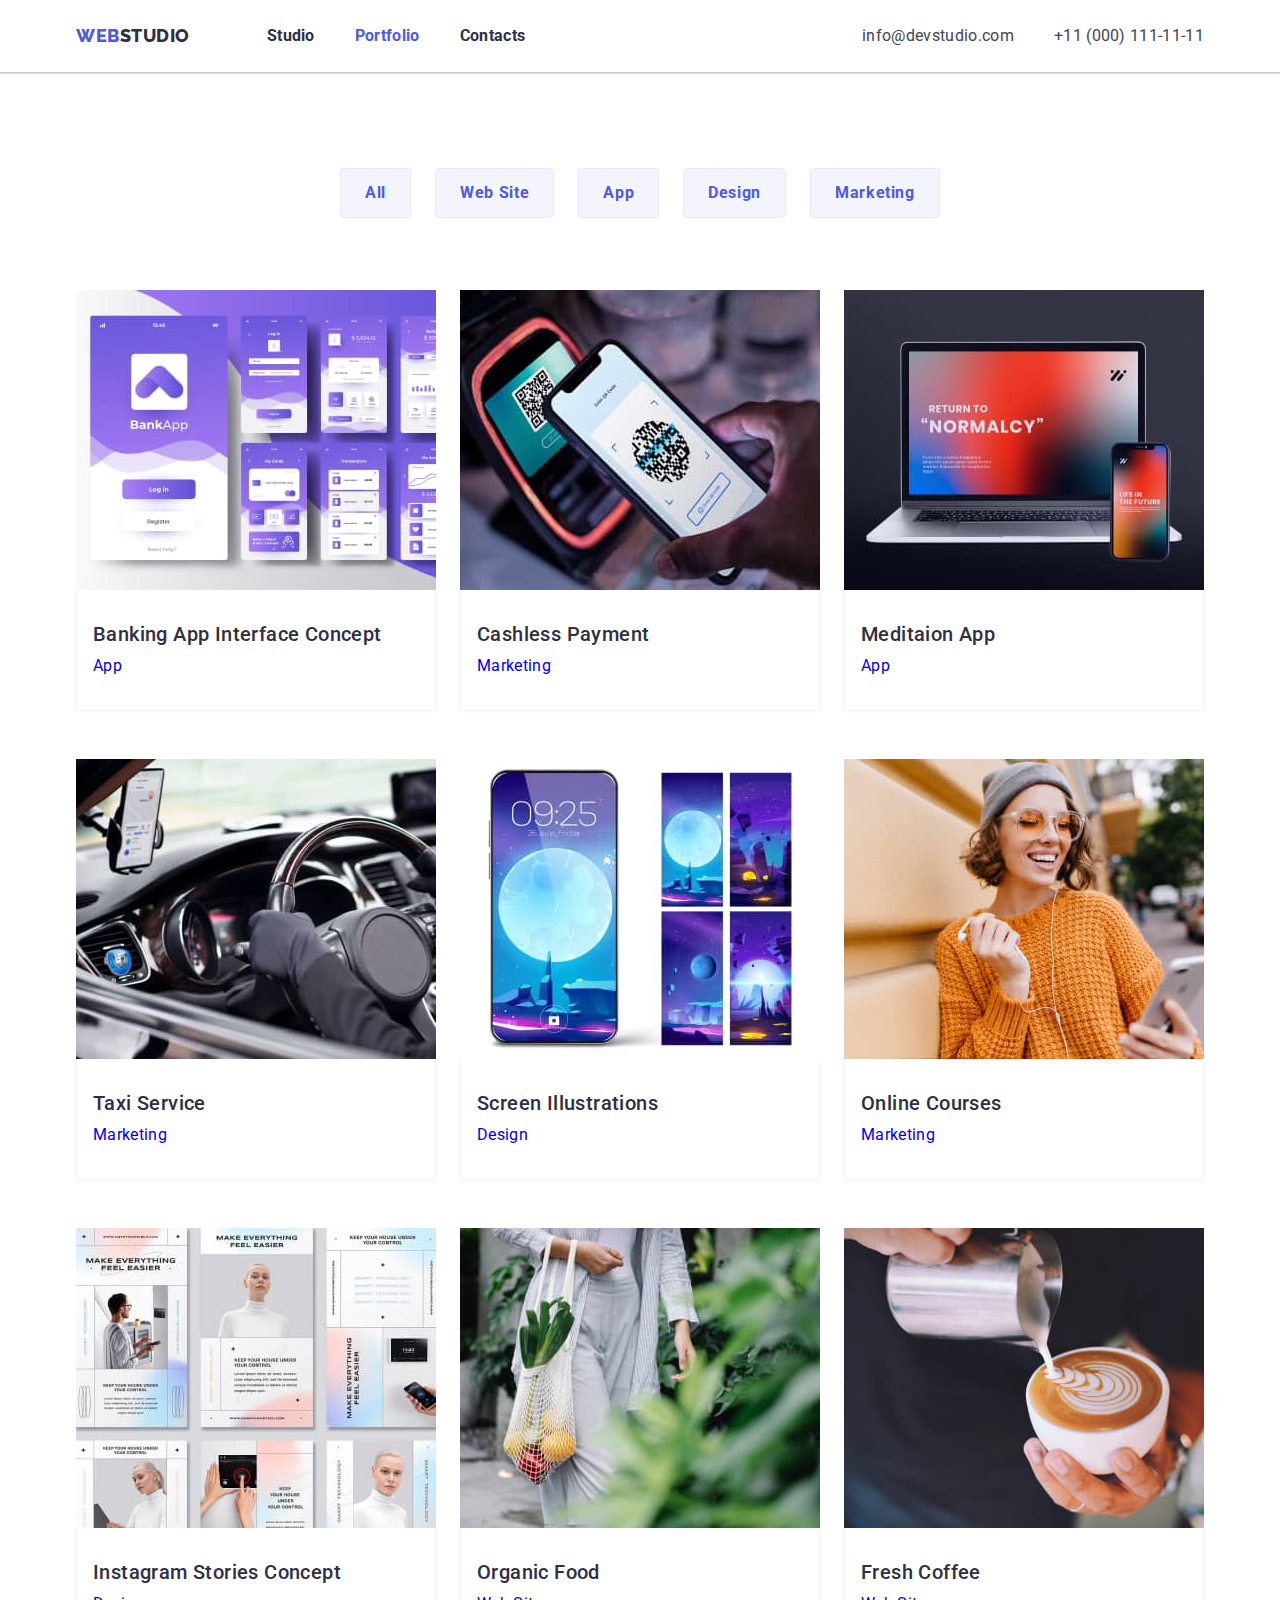
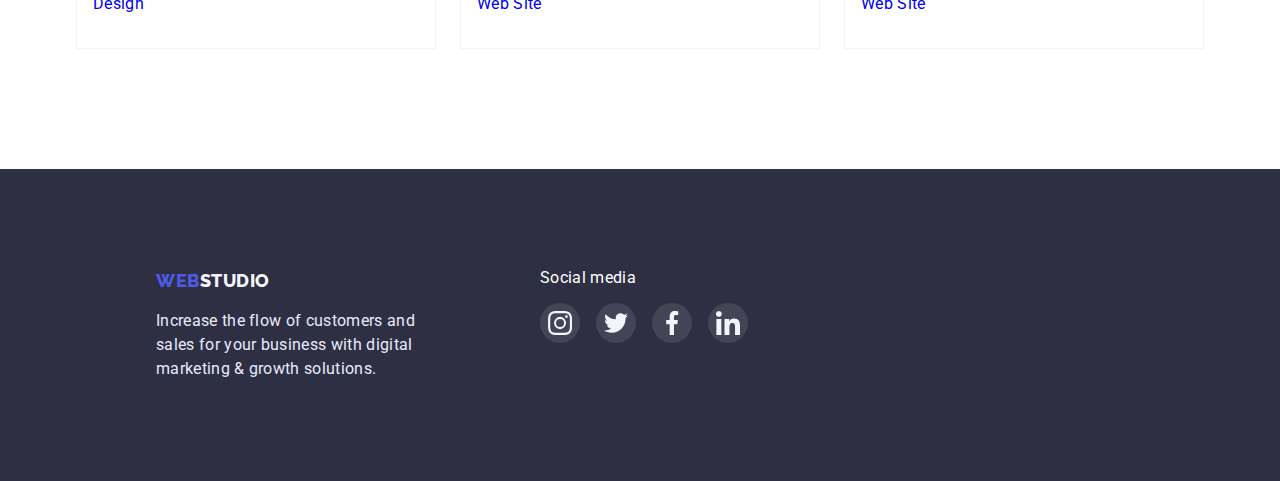
==== portfolio.html @ 892fb68a "copy hw4" ====
<!DOCTYPE html>
<html lang="en">
	<head>
		<meta charset="UTF-8" />
		<meta http-equiv="X-UA-Compatible" content="IE=edge" />
		<meta name="viewport" content="width=device-width, initial-scale=1.0" />
		<link rel="preconnect" href="https://fonts.googleapis.com" />
		<link rel="preconnect" href="https://fonts.gstatic.com" crossorigin />
		<link
			href="https://fonts.googleapis.com/css2?family=Raleway:wght@700;800&family=Roboto:wght@400;500;700;900&display=swap"
			rel="stylesheet"
		/>
		<link rel="stylesheet" href="https://cdnjs.cloudflare.com/ajax/libs/modern-normalize/1.1.0/modern-normalize.css" />
		<link rel="stylesheet" href="./css/style.css" />
		<title>studio</title>
	</head>

	<body>
		<header class="header">
			<!-- navigation -->

			<div class="conteiner">
				<a class="logo link" href="./index.html"><span class="prymary-brand">Web</span>Studio</a>

				<nav class="main-nav">
					<ul class="site-nav list">
						<li class="nav-list">
							<a class="nav-link link" href="./index.html">Studio</a>
						</li>

						<li class="nav-list">
							<a class="nav-link link current" href="./portfolio.html">Portfolio</a>
						</li>

						<li class="nav-list link">
							<a class="nav-link link" href="#">Contacts</a>
						</li>
					</ul>
				</nav>

				<!-- contacts  -->

				<ul class="contacts list">
					<li class="contacts-list">
						<a class="contacts-link link" href="mailto:info@devstudio.com">info@devstudio.com</a>
					</li>

					<li class="contacts-list">
						<a class="contacts-link link" href="tel:+110001111111">+11 (000) 111-11-11</a>
					</li>
				</ul>
			</div>
		</header>

		<main>
			<!-- portfolio filter section -->

			<section class="section portfolio">
				<div class="conteiner">
					<h1 class="visually-hidden">our Services</h1>
					<h2 class="visually-hidden">filter</h2>
					<ul class="filter-nav list">
						<li class="filter-nav-btn">
							<button class="butoon-filter" type="button">All</button>
						</li>

						<li class="filter-nav-btn">
							<button class="butoon-filter" type="button">Web Site</button>
						</li>

						<li class="filter-nav-btn">
							<button class="butoon-filter" type="button">App</button>
						</li>

						<li class="filter-nav-btn">
							<button class="butoon-filter" type="button">Design</button>
						</li>

						<li class="filter-nav-btn">
							<button class="butoon-filter" type="button">Marketing</button>
						</li>
					</ul>

					<!-- portfolio-list -->
					<div class="card-list">
						<h2 class="visually-hidden">list of services</h2>
						<ul class="portfolio-list list">
							<li class="item">
								<a class="link" href="#"
									><img
										src="./images/portfolio/banking_app.jpg"
										alt="screenshots of the banking application"
										width="360"
										height="300"
									/>
									<div class="list-content">
										<h3 class="portfolio-title title">Banking App Interface Concept</h3>
										<p class="text">App</p>
									</div>
								</a>
							</li>

							<li class="item">
								<a class="link" href="#"
									><img
										src="./images/portfolio/cashless_payment.jpg"
										alt="cell phone by the terminal pay"
										width="360"
										height="300"
									/>
									<div class="list-content">
										<h3 class="portfolio-title title">Cashless Payment</h3>
										<p class="text">Marketing</p>
									</div>
								</a>
							</li>

							<li class="item">
								<a class="link" href="#">
									<img src="./images/portfolio/meditaion_app.jpg" alt="laptop and phone" width="360" height="300" />
									<div class="list-content">
										<h3 class="portfolio-title title">Meditaion App</h3>
										<p class="text">App</p>
									</div>
								</a>
							</li>

							<li class="item">
								<a class="link" href="#"
									><img src="./images/portfolio/taxi_service.jpg" alt="car interior" width="360" height="300" />
									<div class="list-content">
										<h3 class="portfolio-title title">Taxi Service</h3>
										<p class="text">Marketing</p>
									</div>
								</a>
							</li>

							<li class="item">
								<a class="link" href="#"
									><img src="./images/portfolio/screen_illustrations.jpg" alt="phone screen" width="360" height="300" />
									<div class="list-content">
										<h3 class="portfolio-title title">Screen Illustrations</h3>
										<p class="text">Design</p>
									</div>
								</a>
							</li>

							<li class="item">
								<a class="link" href="#"
									><img
										src="./images/portfolio/online_courses.jpg"
										alt="girl with headphones"
										width="360"
										height="300"
									/>
									<div class="list-content">
										<h3 class="portfolio-title title">Online Courses</h3>
										<p class="text">Marketing</p>
									</div>
								</a>
							</li>

							<li class="item">
								<a class="link" href="#"
									><img
										src="./images/portfolio/instagram_stories.jpg"
										alt="stories_instagram"
										width="360"
										height="300"
									/>
									<div class="list-content">
										<h3 class="portfolio-title title">Instagram Stories Concept</h3>
										<p class="text">Design</p>
									</div>
								</a>
							</li>

							<li class="item">
								<a class="link" href="#"
									><img
										src="./images/portfolio/organik_food.jpg"
										alt="vegetables in the bag"
										width="360"
										height="300"
									/>
									<div class="list-content">
										<h3 class="portfolio-title title">Organic Food</h3>
										<p class="text">Web Site</p>
									</div>
								</a>
							</li>

							<li class="item">
								<a class="link" href="#"
									><img src="./images/portfolio/coffee.jpg" alt="cup of coffee" width="360" height="300" />
									<div class="list-content">
										<h3 class="portfolio-title title">Fresh Coffee</h3>
										<p class="text">Web Site</p>
									</div>
								</a>
							</li>
						</ul>
					</div>
				</div>
			</section>
		</main>

		<footer class="footer">
			<div class="conteiner">
				<!-- ===== summary ===== -->

				<div class="footer-summary">
					<a class="logo link" href="./index.html"><span class="prymary-brand">Web</span>Studio</a>
					<p class="text">
						Increase the flow of customers and sales for your business with digital marketing & growth solutions.
					</p>
				</div>

				<!-- ===== social===== -->

				<div class="footer-social">
					<p class="footer-social-media">Social media</p>
					<ul class="footer-social-list list">
						<li class="footer-social-item">
							<a href="" class="link">
								<svg class="footer-list-icon" width="24" height="24">
									<use href="./images/icon.svg#icon-instagram"></use>
								</svg>
							</a>
						</li>
						<li class="footer-social-item">
							<a href="" class="link">
								<svg class="footer-list-icon" width="24" height="24">
									<use href="./images/icon.svg#icon-twitter"></use>
								</svg>
							</a>
						</li>
						<li class="footer-social-item">
							<a href="" class="link">
								<svg class="footer-list-icon" width="24" height="24">
									<use href="./images/icon.svg#icon-facebook"></use>
								</svg>
							</a>
						</li>
						<li class="footer-social-item">
							<a href="" class="link">
								<svg class="footer-list-icon" width="24" height="24">
									<use href="./images/icon.svg#icon-linkedin"></use>
								</svg>
							</a>
						</li>
					</ul>
				</div>
			</div>
		</footer>
	</body>
</html>
---- css/style.css ----
*,
*::before,
*::after {
	box-sizing: border-box;
}

h1,
h2,
h3,
h4,
h5,
h6,
p,
ul {
	margin: 0;
	padding: 0;
}

:root {
	--Focused-link-color: #4d5ae5;
	--button-active-color: #404bbf;
	--Headings-color: #2e2f42;
	--Success-messages-color: #31d0aa;
	--Body-text-color: #434455;
	--Helper-text-color: #8e8f99;
	--Subtle-backgrounds-color: #e7e9fc;
	--backgrounds-Light-color: #f4f4fd;
	--bg-white-color: #ffffff;
	--card-set-gap: 24px;
}

/* ============== param ============ */

body {
	background-color: var(--bg-white-color);
	color: var(--Body-text-color);
	font-family: Roboto, Verdana, Geneva, Tahoma, sans-serif;
	font-size: 16px;
	margin: 0;
	padding: 0;
}

img {
	display: block;
	width: 100%;
	height: auto;
}

.text {
	line-height: 1.5;
	letter-spacing: 0.02em;
}

.list {
	list-style: none;
	display: flex;
}

.link {
	text-decoration: none;
}

.title {
	color: var(--Headings-color);
	font-weight: 500;
	letter-spacing: 0.02em;
}

.conteiner {
	display: flex;
	flex-wrap: wrap;
	justify-content: space-between;
	align-items: center;
	width: 1158px;
	padding: 0 15px 0 15px;
	margin: 0 auto;
	padding: 0 15px;
}

.visually-hidden {
	position: fixed;
	transform: scale(0);
}

.logo {
	font-family: Raleway, sans-serif;
	font-weight: 800;
	font-size: 18px;
	line-height: 1.33;
	letter-spacing: 0.03em;
	text-transform: uppercase;
}

/* ==================== header ==================== */

.header {
	box-shadow: 0px 2px 1px rgba(46, 47, 66, 0.08), 0px 1px 1px rgba(46, 47, 66, 0.16), 0px 1px 6px rgba(46, 47, 66, 0.08);
}

.conteiner>.logo {
	color: var(--Headings-color);
	margin-right: 77px;
	padding: 24px 0;
}

.prymary-brand {
	color: var(--Focused-link-color);
}

.main-nav {
	margin-right: auto;
}

.site-nav .nav-list:not(:last-child) {
	margin-right: 40px;
}

.nav-link {
	color: var(--Headings-color);
	font-weight: 700;
	padding: 24px 0;
	line-height: 1.5;
	letter-spacing: 0.02em;
}

.nav-link:hover,
.nav-link:focus {
	color: var(--Body-text-color);
}

.nav-link:active {
	color: var(--Focused-link-color);
}

.current {
	color: var(--Focused-link-color);
}

/* ===== contacts=====  */

.contacts-list {
	padding: 24px 0;
	line-height: 1.5;
	letter-spacing: 0.02em;
}

.contacts-list:first-child {
	margin-right: 40px;
}

.contacts-link {
	color: var(--Body-text-color);
	padding: 24px 0;
}

.contacts-link:hover,
.contacts-link:focus {
	color: var(--Focused-link-color);
}

.contacts-link:active {
	color: var(--Focused-link-color);
}

/*=========================== hero ===================== */

.hero {
	padding: 192px 0;
	margin: 0 auto;
	background-repeat: no-repeat;
	background-position: center;
	background-color: var(--Headings-color);
}

.overlay {
	max-width: 1440px;
	height: 603px;
	margin: 0 auto;
	background-image: linear-gradient(rgba(46, 47, 66, 0.7), rgba(46, 47, 66, 0.7)),
		url(../images/bg_img/people_office.jpg);
	background-repeat: no-repeat;
	background-size: contain;
	background-position: center;
}

.hero .title {
	text-align: center;
	color: var(--bg-white-color);
	font-size: 56px;
	line-height: 1.07;
	margin: 0 auto;
	width: 496px;
	margin-bottom: 48px;
}

.button-order {
	display: block;
	background-color: var(--Focused-link-color);
	color: var(--bg-white-color);
	font-family: inherit;
	font-weight: 500;
	line-height: 1.19;
	letter-spacing: 0.04em;
	margin: 0 auto;
	cursor: pointer;
	border-style: none;
	border-radius: 4px;
	box-shadow: 0px 4px 4px rgba(0, 0, 0, 0.15);
	padding: 16px 32px;

}

.button-order:hover,
.button-order:focus {
	background-color: var(--Focused-link-color);
	box-shadow: 0px 1px 6px rgba(46, 47, 66, 0.08), 0px 1px 1px rgba(46, 47, 66, 0.16), 0px 2px 1px rgba(46, 47, 66, 0.08);
}

.button-order:active {
	background-color: var(--button-active-color);
	box-shadow: 0px 4px 4px rgba(0, 0, 0, 0.15);
}

/* ===== section-feature ===== */

.list-title {
	font-weight: 600;
	font-size: 20px;
	line-height: 1.2;
	margin-bottom: 8px;
}

.section-feature {
	padding: 120px 0 120px 0;
}

.feature-list .item {
	width: 264px;
}

.feature-list .item:not(:last-child) {
	margin-right: var(--card-set-gap);
}

.future-icon {
	display: flex;
	background-color: var(--backgrounds-Light-color);
	height: 112px;
	border-radius: 4px;
	justify-content: center;
	align-items: center;
	margin-bottom: 8px;
}


/* ===== section specialization ===== */

.section.specialization {
	padding-bottom: 120px;
}

.specialization-title {
	margin: 0 auto;
	font-size: 36px;
	line-height: 1.11;
	text-transform: capitalize;
	margin-bottom: 72px;
}

.specialization-list {
	flex-basis: calc(100 / 3 - 48);
}

.specialization-list>.item:not(:last-child) {
	margin-right: var(--card-set-gap);
}

/* ===== section our team ===== */

.section.team {
	background-color: var(--backgrounds-Light-color);
	padding-top: 120px;
	padding-bottom: 120px;
}

.team-title {
	font-size: 36px;
	line-height: 1.11;
	text-transform: capitalize;

	margin: 0 auto;
	margin-bottom: 72px;
}

.team-list {
	flex-basis: calc(100 / 4 - 72);
}

.team-list>.card {
	background-color: var(--bg-white-color);
	text-align: center;
	box-shadow: 0px 1px 6px rgba(46, 47, 66, 0.08), 0px 1px 1px rgba(46, 47, 66, 0.16), 0px 2px 1px rgba(46, 47, 66, 0.08);
	border-radius: 0px 0px 4px 4px;
}

.team-list>.card:not(:last-child) {
	margin-right: var(--card-set-gap);
}

.card-content {
	padding: 32px 16px 36px;
}

.card-title {
	font-size: 20px;
	line-height: 1.2;
	margin-bottom: 8px;
}

.card-content .text {
	font-weight: 600;
	margin-bottom: 12px;
}

.social-list-item:not(:last-child) {
	margin-right: var(--card-set-gap);
}

.social-list-item {
	display: flex;
	display: block;
}

.social-list-item .link {
	display: flex;
	background-color: var(--Focused-link-color);
	border-radius: 50%;
	width: 40px;
	height: 40px;
	justify-content: center;
	align-items: center;
}

.social-list-item .link:hover,
.social-list-item .link:focus {
	background: var(--Success-messages-color);
}

/* ===== Customers ====== */

.section-customers {
	padding: 120px 0;
}

.customers-title {
	font-weight: 700;
	font-size: 36px;
	line-height: 1.17;
	letter-spacing: 0.03em;
	margin: 0 auto;
	margin-bottom: 72px;
}

.customers-item {
	width: 168px;
	height: 88px;
}

.customers-item .link {
	display: flex;
	justify-content: center;
	align-items: center;
	color: var(--Helper-text-color);
	border: 1px solid var(--Helper-text-color);
	border-radius: 4px;
	width: 100%;
	height: 100%;
}

.customers-item :hover,
.customers-item :focus {
	color: var(--Focused-link-color);
	border-color: var(--Focused-link-color);
}

.customers-item:not(:last-child) {
	margin-right: 24px;
}

.customers-logo {
	fill: currentColor;
}

/* ================ footer ============= */

.footer {
	background-color: var(--Headings-color);
	padding: 100px 0;
	min-width: 1440px;
}

.footer .conteiner {
	align-items: flex-start;
	justify-content: flex-start;
}

.footer-summary {
	color: var(--Subtle-backgrounds-color);
	width: 264px;
	margin-right: 120px;
}

.footer .logo {
	color: var(--backgrounds-Light-color);
	display: block;
	margin-bottom: 16px;
}

.footer-social {
	display: flex;
	flex-direction: column;
	width: 208px;
}

.footer-social-media {
	color: var(--bg-white-color);
	letter-spacing: 0.02em;
	margin-bottom: 16px;
}

.footer-social-item:not(:last-child) {
	margin-right: 16px;
}

.footer-social-item .link {
	display: flex;
	background: rgba(255, 255, 255, 0.1);
	width: 40px;
	height: 40px;
	border-radius: 50%;
	justify-content: center;
	align-items: center;
}

.footer-social-item .link:hover,
.footer-social-item .link:focus {
	background: var(--Success-messages-color);
}

/* =================== portfolio ==================== */

.section.portfolio {
	padding-top: 96px;
	padding-bottom: 120px;
}

/* ===== portfolio filter ===== */

.filter-nav {
	justify-content: center;
	margin: auto;
	margin-bottom: 72px;
}

.filter-nav .filter-nav-btn:not(:last-child) {
	margin-right: var(--card-set-gap);
}

.butoon-filter {
	background-color: var(--backgrounds-Light-color);
	color: var(--Focused-link-color);
	font-family: inherit;
	font-weight: 700;
	line-height: 1.5;
	letter-spacing: 0.04em;

	border: 1px solid var(--Subtle-backgrounds-color);
	border-radius: 4px;
	cursor: pointer;

	padding: 12px 24px;
}

.butoon-filter:hover,
.butoon-filter:focus {
	background-color: var(--Focused-link-color);
	color: var(--bg-white-color);
	box-shadow: 0px 3px 1px rgba(0, 0, 0, 0.1), 0px 2px 1px rgba(0, 0, 0, 0.08), 0px 2px 2px rgba(0, 0, 0, 0.12);
}

.butoon-filter:active {
	background-color: var(--Focused-link-color);
	color: var(--bg-white-color);
	box-shadow: 0px 3px 1px rgba(0, 0, 0, 0.1), 0px 2px 1px rgba(0, 0, 0, 0.08), 0px 2px 2px rgba(0, 0, 0, 0.12);
}

/* ===== portfolio list ===== */

.portfolio-list {
	flex-basis: calc(100 / 3 - 48);
	flex-wrap: wrap;
}

.portfolio-list>.item:not(:nth-last-child(-n + 3)) {
	margin-bottom: calc(2 * var(--card-set-gap));
}

.portfolio-list>.item:not(:nth-child(3n)) {
	margin-right: var(--card-set-gap);
}

.list-content {
	padding: 32px 16px;
	border: 0.5px solid var(--backgrounds-Light-color);
	border-top: none;
}

.portfolio-title {
	font-size: 20px;
	line-height: 1.2;
	margin-bottom: 8px;
}

.portfolio-list .item:hover,
.portfolio-list .item:focus {
	box-shadow: 0px 1px 6px rgba(46, 47, 66, 0.08);
}
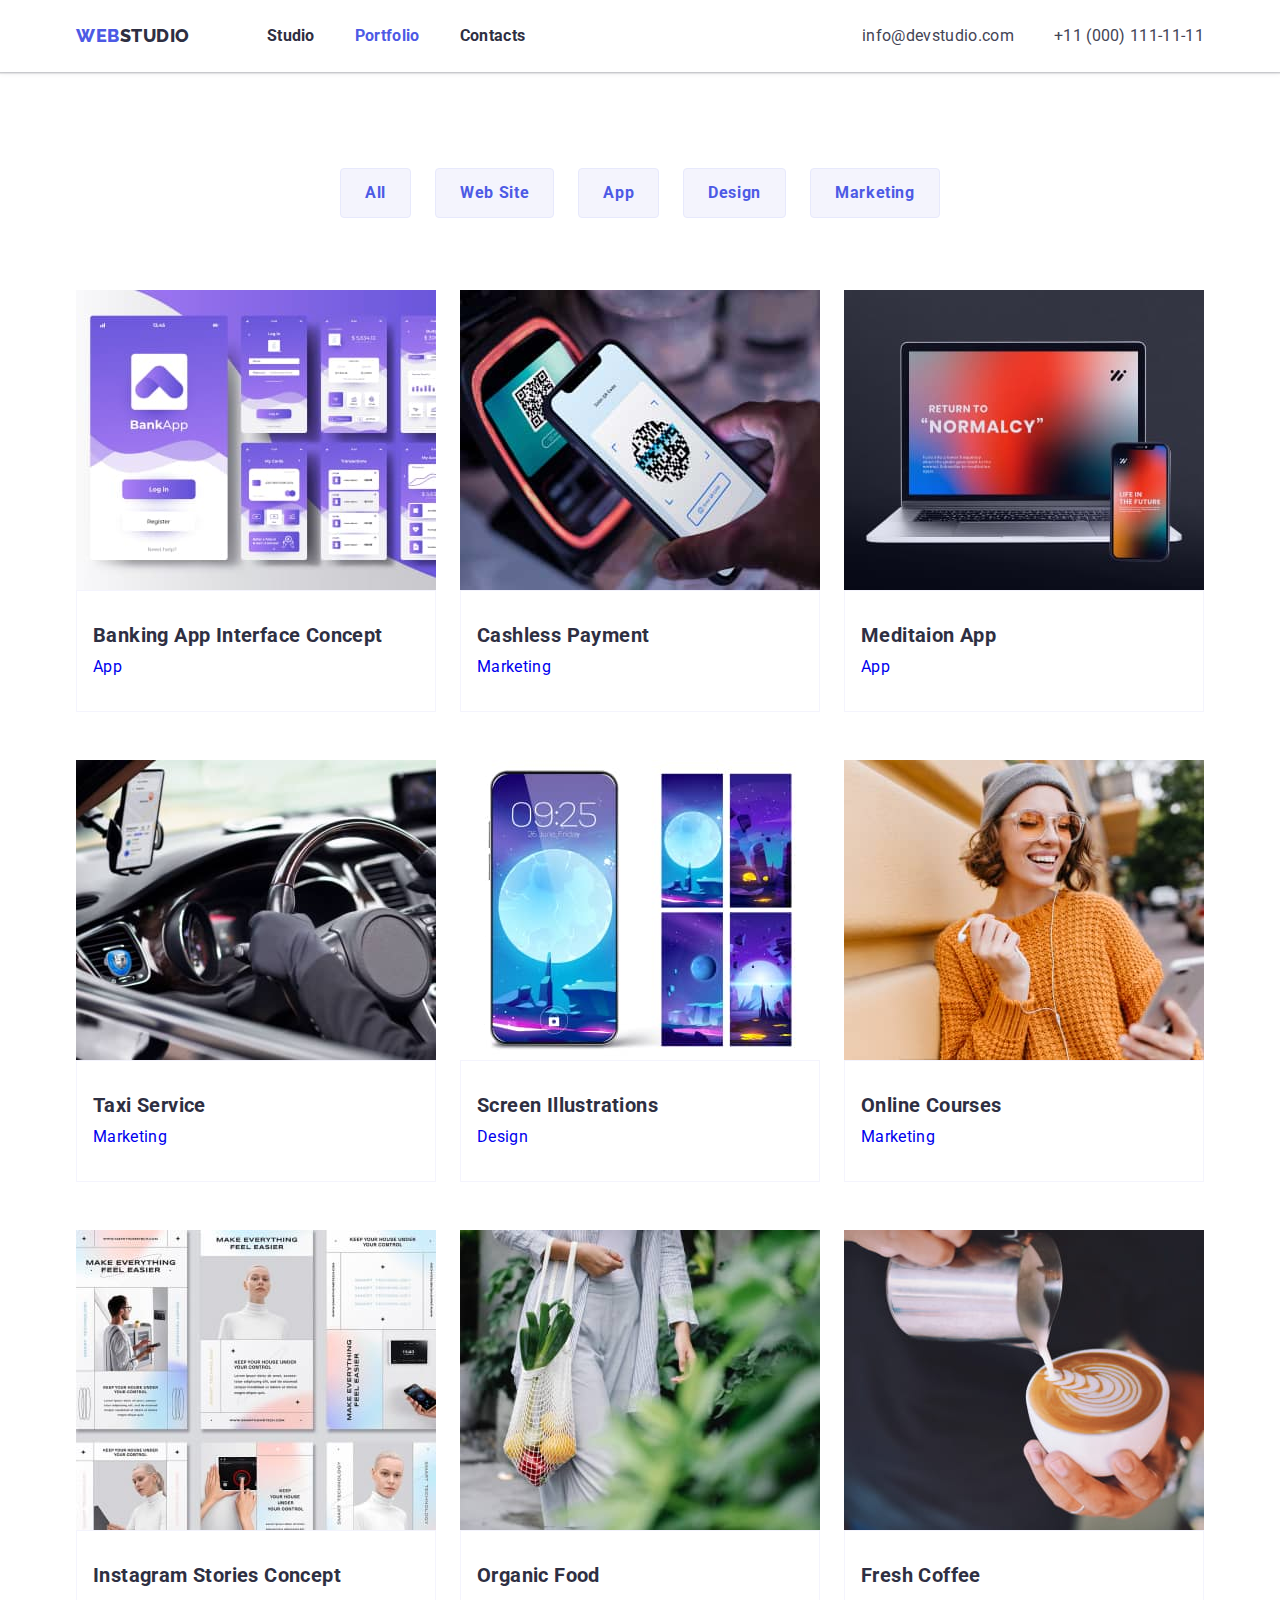
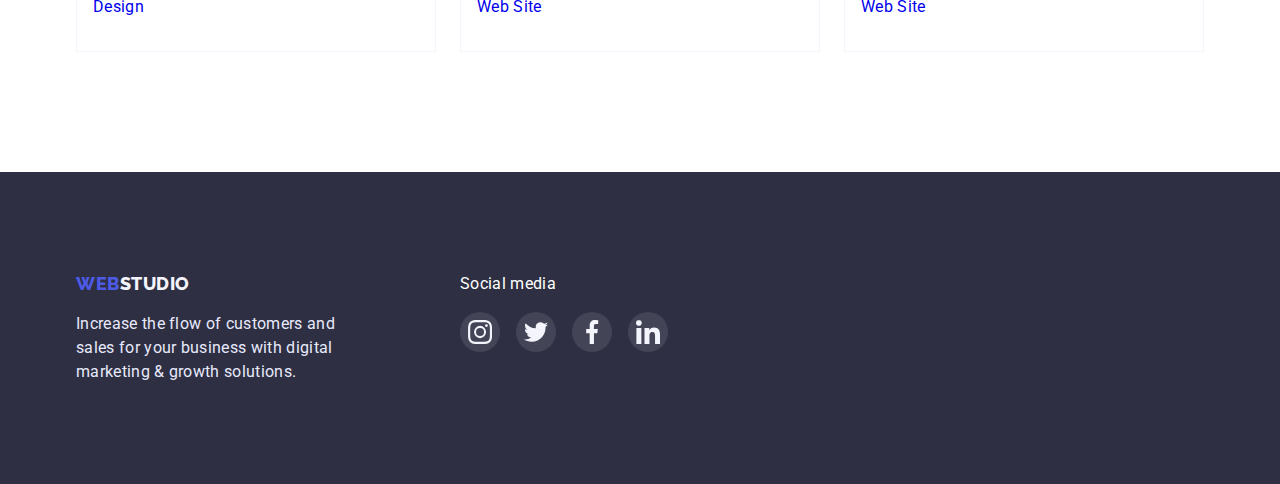
==== commit 4569a186: "fix - flex" ====
--- a/portfolio.html
+++ b/portfolio.html
@@ -22,21 +22,19 @@
 			<div class="conteiner">
 				<a class="logo link" href="./index.html"><span class="prymary-brand">Web</span>Studio</a>
 
-				<nav class="main-nav">
-					<ul class="site-nav list">
-						<li class="nav-list">
-							<a class="nav-link link" href="./index.html">Studio</a>
-						</li>
-
-						<li class="nav-list">
-							<a class="nav-link link current" href="./portfolio.html">Portfolio</a>
-						</li>
-
-						<li class="nav-list link">
-							<a class="nav-link link" href="#">Contacts</a>
-						</li>
-					</ul>
-				</nav>
+				<ul class="site-nav list">
+					<li class="nav-list">
+						<a class="nav-link link" href="./index.html">Studio</a>
+					</li>
+
+					<li class="nav-list">
+						<a class="nav-link link current" href="./portfolio.html">Portfolio</a>
+					</li>
+
+					<li class="nav-list link">
+						<a class="nav-link link" href="#">Contacts</a>
+					</li>
+				</ul>
 
 				<!-- contacts  -->
 
@@ -205,6 +203,7 @@
 			</section>
 		</main>
 
+		<!-- ============ footer ============ -->
 		<footer class="footer">
 			<div class="conteiner">
 				<!-- ===== summary ===== -->
@@ -219,31 +218,31 @@
 				<!-- ===== social===== -->
 
 				<div class="footer-social">
-					<p class="footer-social-media">Social media</p>
+					<p class="footer-social-media text">Social media</p>
 					<ul class="footer-social-list list">
 						<li class="footer-social-item">
-							<a href="" class="link">
+							<a href="#" class="link">
 								<svg class="footer-list-icon" width="24" height="24">
 									<use href="./images/icon.svg#icon-instagram"></use>
 								</svg>
 							</a>
 						</li>
 						<li class="footer-social-item">
-							<a href="" class="link">
+							<a href="#" class="link">
 								<svg class="footer-list-icon" width="24" height="24">
 									<use href="./images/icon.svg#icon-twitter"></use>
 								</svg>
 							</a>
 						</li>
 						<li class="footer-social-item">
-							<a href="" class="link">
+							<a href="#" class="link">
 								<svg class="footer-list-icon" width="24" height="24">
 									<use href="./images/icon.svg#icon-facebook"></use>
 								</svg>
 							</a>
 						</li>
 						<li class="footer-social-item">
-							<a href="" class="link">
+							<a href="#" class="link">
 								<svg class="footer-list-icon" width="24" height="24">
 									<use href="./images/icon.svg#icon-linkedin"></use>
 								</svg>
--- a/css/style.css
+++ b/css/style.css
@@ -53,7 +53,6 @@
 
 .list {
 	list-style: none;
-	display: flex;
 }
 
 .link {
@@ -62,15 +61,11 @@
 
 .title {
 	color: var(--Headings-color);
-	font-weight: 500;
+	font-weight: 700;
 	letter-spacing: 0.02em;
 }
 
 .conteiner {
-	display: flex;
-	flex-wrap: wrap;
-	justify-content: space-between;
-	align-items: center;
 	width: 1158px;
 	padding: 0 15px 0 15px;
 	margin: 0 auto;
@@ -97,6 +92,11 @@
 	box-shadow: 0px 2px 1px rgba(46, 47, 66, 0.08), 0px 1px 1px rgba(46, 47, 66, 0.16), 0px 1px 6px rgba(46, 47, 66, 0.08);
 }
 
+.header .conteiner {
+	display: flex;
+	align-items: center;
+}
+
 .conteiner>.logo {
 	color: var(--Headings-color);
 	margin-right: 77px;
@@ -107,8 +107,10 @@
 	color: var(--Focused-link-color);
 }
 
-.main-nav {
+.site-nav {
+	display: flex;
 	margin-right: auto;
+	padding: 24px 0;
 }
 
 .site-nav .nav-list:not(:last-child) {
@@ -138,6 +140,10 @@
 
 /* ===== contacts=====  */
 
+.contacts {
+	display: flex;
+}
+
 .contacts-list {
 	padding: 24px 0;
 	line-height: 1.5;
@@ -154,10 +160,7 @@
 }
 
 .contacts-link:hover,
-.contacts-link:focus {
-	color: var(--Focused-link-color);
-}
-
+.contacts-link:focus,
 .contacts-link:active {
 	color: var(--Focused-link-color);
 }
@@ -165,49 +168,54 @@
 /*=========================== hero ===================== */
 
 .hero {
+	display: flex;
+	flex-direction: column;
+	justify-content: center;
+	align-items: center;
+	margin: 0 auto;
 	padding: 192px 0;
-	margin: 0 auto;
-	background-repeat: no-repeat;
-	background-position: center;
+
 	background-color: var(--Headings-color);
 }
 
 .overlay {
 	max-width: 1440px;
 	height: 603px;
-	margin: 0 auto;
+	background-repeat: no-repeat;
+	background-size: cover;
+	background-position: center;
+
 	background-image: linear-gradient(rgba(46, 47, 66, 0.7), rgba(46, 47, 66, 0.7)),
 		url(../images/bg_img/people_office.jpg);
-	background-repeat: no-repeat;
-	background-size: contain;
-	background-position: center;
 }
 
 .hero .title {
 	text-align: center;
-	color: var(--bg-white-color);
 	font-size: 56px;
 	line-height: 1.07;
-	margin: 0 auto;
 	width: 496px;
+
 	margin-bottom: 48px;
+
+	color: var(--bg-white-color);
 }
 
 .button-order {
 	display: block;
+	font-weight: 500;
+	line-height: 1.19;
+	letter-spacing: 0.04em;
+
+	padding: 16px 32px;
+
+	border-style: none;
+	border-radius: 4px;
+	cursor: pointer;
+
 	background-color: var(--Focused-link-color);
 	color: var(--bg-white-color);
 	font-family: inherit;
-	font-weight: 500;
-	line-height: 1.19;
-	letter-spacing: 0.04em;
-	margin: 0 auto;
-	cursor: pointer;
-	border-style: none;
-	border-radius: 4px;
 	box-shadow: 0px 4px 4px rgba(0, 0, 0, 0.15);
-	padding: 16px 32px;
-
 }
 
 .button-order:hover,
@@ -223,10 +231,15 @@
 
 /* ===== section-feature ===== */
 
+.feature-list {
+	display: flex;
+}
+
 .list-title {
 	font-weight: 600;
 	font-size: 20px;
 	line-height: 1.2;
+
 	margin-bottom: 8px;
 }
 
@@ -244,12 +257,14 @@
 
 .future-icon {
 	display: flex;
-	background-color: var(--backgrounds-Light-color);
 	height: 112px;
-	border-radius: 4px;
+
 	justify-content: center;
 	align-items: center;
 	margin-bottom: 8px;
+
+	border-radius: 4px;
+	background-color: var(--backgrounds-Light-color);
 }
 
 
@@ -257,10 +272,10 @@
 
 .section.specialization {
 	padding-bottom: 120px;
+	text-align: center;
 }
 
 .specialization-title {
-	margin: 0 auto;
 	font-size: 36px;
 	line-height: 1.11;
 	text-transform: capitalize;
@@ -268,6 +283,7 @@
 }
 
 .specialization-list {
+	display: flex;
 	flex-basis: calc(100 / 3 - 48);
 }
 
@@ -278,29 +294,33 @@
 /* ===== section our team ===== */
 
 .section.team {
-	background-color: var(--backgrounds-Light-color);
 	padding-top: 120px;
 	padding-bottom: 120px;
-}
+	text-align: center;
+
+	background-color: var(--backgrounds-Light-color);
+}
+
 
 .team-title {
 	font-size: 36px;
 	line-height: 1.11;
-	text-transform: capitalize;
 
 	margin: 0 auto;
 	margin-bottom: 72px;
 }
 
 .team-list {
+	display: flex;
 	flex-basis: calc(100 / 4 - 72);
 }
 
 .team-list>.card {
+	text-align: center;
+	border-radius: 0px 0px 4px 4px;
+
 	background-color: var(--bg-white-color);
-	text-align: center;
 	box-shadow: 0px 1px 6px rgba(46, 47, 66, 0.08), 0px 1px 1px rgba(46, 47, 66, 0.16), 0px 2px 1px rgba(46, 47, 66, 0.08);
-	border-radius: 0px 0px 4px 4px;
 }
 
 .team-list>.card:not(:last-child) {
@@ -314,11 +334,11 @@
 .card-title {
 	font-size: 20px;
 	line-height: 1.2;
+
 	margin-bottom: 8px;
 }
 
 .card-content .text {
-	font-weight: 600;
 	margin-bottom: 12px;
 }
 
@@ -326,19 +346,20 @@
 	margin-right: var(--card-set-gap);
 }
 
-.social-list-item {
-	display: flex;
-	display: block;
+.social-list {
+	display: flex;
 }
 
 .social-list-item .link {
 	display: flex;
-	background-color: var(--Focused-link-color);
-	border-radius: 50%;
+	justify-content: center;
+	align-items: center;
+
 	width: 40px;
 	height: 40px;
-	justify-content: center;
-	align-items: center;
+
+	border-radius: 50%;
+	background-color: var(--Focused-link-color);
 }
 
 .social-list-item .link:hover,
@@ -349,15 +370,19 @@
 /* ===== Customers ====== */
 
 .section-customers {
+	text-align: center;
 	padding: 120px 0;
 }
 
+.customer-list {
+	display: flex;
+	justify-content: center;
+}
+
 .customers-title {
-	font-weight: 700;
 	font-size: 36px;
 	line-height: 1.17;
 	letter-spacing: 0.03em;
-	margin: 0 auto;
 	margin-bottom: 72px;
 }
 
@@ -370,11 +395,13 @@
 	display: flex;
 	justify-content: center;
 	align-items: center;
+
+	width: 100%;
+	height: 100%;
+
+	border-radius: 4px;
 	color: var(--Helper-text-color);
 	border: 1px solid var(--Helper-text-color);
-	border-radius: 4px;
-	width: 100%;
-	height: 100%;
 }
 
 .customers-item :hover,
@@ -394,38 +421,38 @@
 /* ================ footer ============= */
 
 .footer {
+	padding: 100px 0;
 	background-color: var(--Headings-color);
-	padding: 100px 0;
-	min-width: 1440px;
 }
 
 .footer .conteiner {
-	align-items: flex-start;
-	justify-content: flex-start;
+	display: flex;
 }
 
 .footer-summary {
-	color: var(--Subtle-backgrounds-color);
 	width: 264px;
 	margin-right: 120px;
+	color: var(--Subtle-backgrounds-color);
 }
 
 .footer .logo {
-	color: var(--backgrounds-Light-color);
+
 	display: block;
 	margin-bottom: 16px;
+	color: var(--backgrounds-Light-color);
 }
 
 .footer-social {
-	display: flex;
-	flex-direction: column;
 	width: 208px;
 }
 
+.footer-social-list {
+	display: flex;
+}
+
 .footer-social-media {
+	margin-bottom: 16px;
 	color: var(--bg-white-color);
-	letter-spacing: 0.02em;
-	margin-bottom: 16px;
 }
 
 .footer-social-item:not(:last-child) {
@@ -434,12 +461,15 @@
 
 .footer-social-item .link {
 	display: flex;
-	background: rgba(255, 255, 255, 0.1);
+	font-weight: 700;
 	width: 40px;
 	height: 40px;
+
+	justify-content: center;
+	align-items: center;
+
 	border-radius: 50%;
-	justify-content: center;
-	align-items: center;
+	background: rgba(255, 255, 255, 0.1);
 }
 
 .footer-social-item .link:hover,
@@ -457,9 +487,10 @@
 /* ===== portfolio filter ===== */
 
 .filter-nav {
-	justify-content: center;
-	margin: auto;
+	display: flex;
+	justify-content: center;
 	margin-bottom: 72px;
+
 }
 
 .filter-nav .filter-nav-btn:not(:last-child) {
@@ -467,18 +498,19 @@
 }
 
 .butoon-filter {
-	background-color: var(--backgrounds-Light-color);
-	color: var(--Focused-link-color);
+
 	font-family: inherit;
 	font-weight: 700;
 	line-height: 1.5;
 	letter-spacing: 0.04em;
 
-	border: 1px solid var(--Subtle-backgrounds-color);
+	padding: 12px 24px;
 	border-radius: 4px;
 	cursor: pointer;
-
-	padding: 12px 24px;
+	
+			color: var(--Focused-link-color);
+		background-color: var(--backgrounds-Light-color);
+			border: 1px solid var(--Subtle-backgrounds-color);
 }
 
 .butoon-filter:hover,
@@ -497,8 +529,9 @@
 /* ===== portfolio list ===== */
 
 .portfolio-list {
+	display: flex;
+	flex-wrap: wrap;
 	flex-basis: calc(100 / 3 - 48);
-	flex-wrap: wrap;
 }
 
 .portfolio-list>.item:not(:nth-last-child(-n + 3)) {
@@ -511,8 +544,8 @@
 
 .list-content {
 	padding: 32px 16px;
-	border: 0.5px solid var(--backgrounds-Light-color);
 	border-top: none;
+		border: 0.5px solid var(--backgrounds-Light-color);
 }
 
 .portfolio-title {
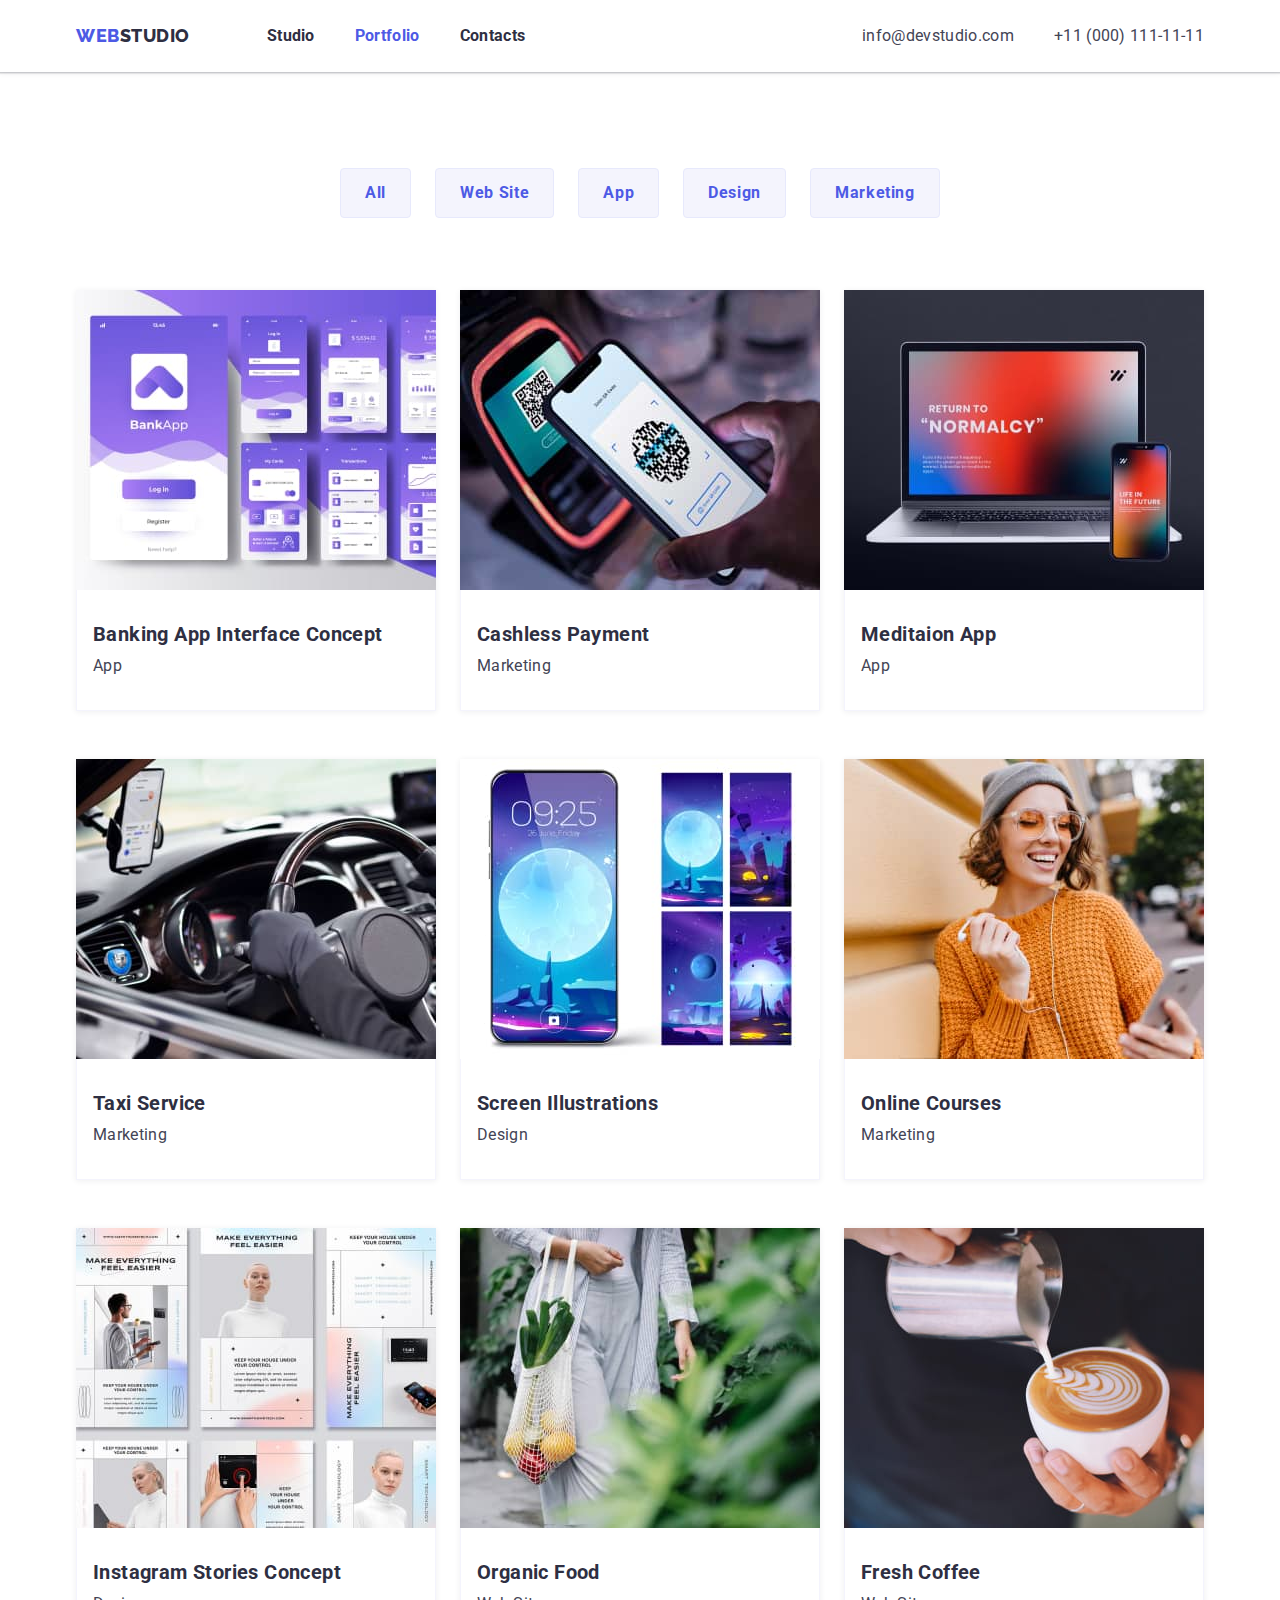
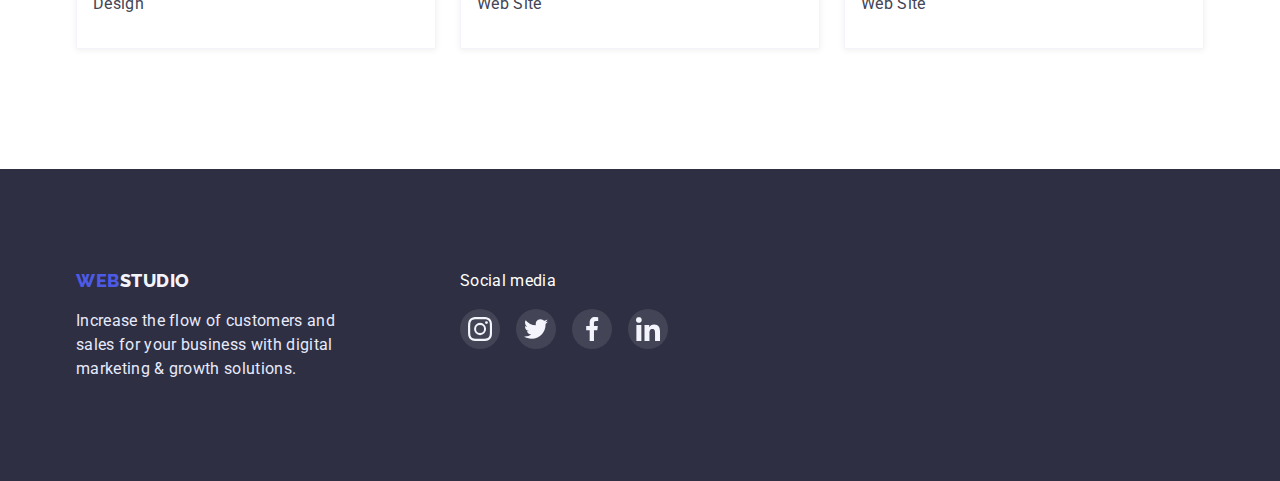
==== commit e34f449a: "modal" ====
--- a/portfolio.html
+++ b/portfolio.html
@@ -59,23 +59,23 @@
 					<h2 class="visually-hidden">filter</h2>
 					<ul class="filter-nav list">
 						<li class="filter-nav-btn">
-							<button class="butoon-filter" type="button">All</button>
-						</li>
-
-						<li class="filter-nav-btn">
-							<button class="butoon-filter" type="button">Web Site</button>
-						</li>
-
-						<li class="filter-nav-btn">
-							<button class="butoon-filter" type="button">App</button>
-						</li>
-
-						<li class="filter-nav-btn">
-							<button class="butoon-filter" type="button">Design</button>
-						</li>
-
-						<li class="filter-nav-btn">
-							<button class="butoon-filter" type="button">Marketing</button>
+							<button class="butoon-filter button" type="button">All</button>
+						</li>
+
+						<li class="filter-nav-btn">
+							<button class="butoon-filter button" type="button">Web Site</button>
+						</li>
+
+						<li class="filter-nav-btn">
+							<button class="butoon-filter button" type="button">App</button>
+						</li>
+
+						<li class="filter-nav-btn">
+							<button class="butoon-filter button" type="button">Design</button>
+						</li>
+
+						<li class="filter-nav-btn">
+							<button class="butoon-filter button" type="button">Marketing</button>
 						</li>
 					</ul>
 
--- a/css/style.css
+++ b/css/style.css
@@ -26,6 +26,7 @@
 	--Subtle-backgrounds-color: #e7e9fc;
 	--backgrounds-Light-color: #f4f4fd;
 	--bg-white-color: #ffffff;
+	--bg-modal-color: #FCFCFC;
 	--card-set-gap: 24px;
 }
 
@@ -46,9 +47,14 @@
 	height: auto;
 }
 
+.button {
+	cursor: pointer;
+}
+
 .text {
 	line-height: 1.5;
 	letter-spacing: 0.02em;
+	color: var(--Body-text-color);
 }
 
 .list {
@@ -97,7 +103,7 @@
 	align-items: center;
 }
 
-.conteiner>.logo {
+.conteiner .logo {
 	color: var(--Headings-color);
 	margin-right: 77px;
 	padding: 24px 0;
@@ -127,6 +133,10 @@
 
 .nav-link:hover,
 .nav-link:focus {
+	transition-duration: 250ms;
+	transition-timing-function:
+		cubic-bezier(0.4, 0, 0.2, 1);
+
 	color: var(--Body-text-color);
 }
 
@@ -162,6 +172,10 @@
 .contacts-link:hover,
 .contacts-link:focus,
 .contacts-link:active {
+	transition-duration: 250ms;
+	transition-timing-function:
+		cubic-bezier(0.4, 0, 0.2, 1);
+
 	color: var(--Focused-link-color);
 }
 
@@ -210,7 +224,6 @@
 
 	border-style: none;
 	border-radius: 4px;
-	cursor: pointer;
 
 	background-color: var(--Focused-link-color);
 	color: var(--bg-white-color);
@@ -220,6 +233,10 @@
 
 .button-order:hover,
 .button-order:focus {
+	transition-duration: 250ms;
+	transition-timing-function:
+		cubic-bezier(0.4, 0, 0.2, 1);
+
 	background-color: var(--Focused-link-color);
 	box-shadow: 0px 1px 6px rgba(46, 47, 66, 0.08), 0px 1px 1px rgba(46, 47, 66, 0.16), 0px 2px 1px rgba(46, 47, 66, 0.08);
 }
@@ -228,6 +245,59 @@
 	background-color: var(--button-active-color);
 	box-shadow: 0px 4px 4px rgba(0, 0, 0, 0.15);
 }
+
+.backdrop.is-hidden {
+	visibility: hidden;
+	opacity: 0;
+	pointer-events: none;
+}
+
+.backdrop {
+	position: fixed;
+
+	width: 100%;
+	height: 100%;
+
+	top: 0;
+	left: 0;
+	background-color: rgba(46, 47, 66, 0.4);
+}
+
+.modal {
+	position: absolute;
+	padding: 24px;
+
+	min-height: 579px;
+	min-width: 408px;
+
+	left: 50%;
+	top: 50%;
+	transform: translate(-50%, -50%);
+
+	border-radius: 4px;
+	background-color: var(--bg-modal-color);
+	box-shadow: 0px 1px 1px 0px rgba(0, 0, 0, 0.14),
+		0px 1px 3px 0px rgba(0, 0, 0, 0.12),
+		0px 1px 2px 0px rgba(0, 0, 0, 0.2);
+}
+
+.close-modal {
+	position: absolute;
+	display: flex;
+	justify-content: center;
+	align-items: center;
+
+	top: 24px;
+	right: 24px;
+	width: 24px;
+	height: 24px;
+
+	border-radius: 50%;
+	border: 1px solid rgba(0, 0, 0, 0.1);
+	background-color: var(--Subtle-backgrounds-color);
+}
+
+
 
 /* ===== section-feature ===== */
 
@@ -272,19 +342,20 @@
 
 .section.specialization {
 	padding-bottom: 120px;
-	text-align: center;
 }
 
 .specialization-title {
 	font-size: 36px;
 	line-height: 1.11;
+
 	text-transform: capitalize;
+	text-align: center;
 	margin-bottom: 72px;
 }
 
 .specialization-list {
 	display: flex;
-	flex-basis: calc(100 / 3 - 48);
+	flex-basis: calc((100% - 48px) / 3);
 }
 
 .specialization-list>.item:not(:last-child) {
@@ -296,7 +367,6 @@
 .section.team {
 	padding-top: 120px;
 	padding-bottom: 120px;
-	text-align: center;
 
 	background-color: var(--backgrounds-Light-color);
 }
@@ -306,17 +376,16 @@
 	font-size: 36px;
 	line-height: 1.11;
 
-	margin: 0 auto;
+	text-align: center;
 	margin-bottom: 72px;
 }
 
 .team-list {
 	display: flex;
-	flex-basis: calc(100 / 4 - 72);
+	flex-basis: calc((100% - 72px) / 4);
 }
 
 .team-list>.card {
-	text-align: center;
 	border-radius: 0px 0px 4px 4px;
 
 	background-color: var(--bg-white-color);
@@ -328,6 +397,7 @@
 }
 
 .card-content {
+	text-align: center;
 	padding: 32px 16px 36px;
 }
 
@@ -364,13 +434,16 @@
 
 .social-list-item .link:hover,
 .social-list-item .link:focus {
+	transition-duration: 250ms;
+	transition-timing-function:
+		cubic-bezier(0.4, 0, 0.2, 1);
+
 	background: var(--Success-messages-color);
 }
 
 /* ===== Customers ====== */
 
 .section-customers {
-	text-align: center;
 	padding: 120px 0;
 }
 
@@ -383,6 +456,8 @@
 	font-size: 36px;
 	line-height: 1.17;
 	letter-spacing: 0.03em;
+
+	text-align: center;
 	margin-bottom: 72px;
 }
 
@@ -406,6 +481,10 @@
 
 .customers-item :hover,
 .customers-item :focus {
+	transition-duration: 250ms;
+	transition-timing-function:
+		cubic-bezier(0.4, 0, 0.2, 1);
+
 	color: var(--Focused-link-color);
 	border-color: var(--Focused-link-color);
 }
@@ -430,14 +509,19 @@
 }
 
 .footer-summary {
+	
 	width: 264px;
 	margin-right: 120px;
+}
+
+.footer-summary .text {
 	color: var(--Subtle-backgrounds-color);
 }
 
 .footer .logo {
-
 	display: block;
+	margin: 0;
+	padding: 0;
 	margin-bottom: 16px;
 	color: var(--backgrounds-Light-color);
 }
@@ -474,6 +558,10 @@
 
 .footer-social-item .link:hover,
 .footer-social-item .link:focus {
+	transition-duration: 250ms;
+	transition-timing-function:
+		cubic-bezier(0.4, 0, 0.2, 1);
+
 	background: var(--Success-messages-color);
 }
 
@@ -506,15 +594,18 @@
 
 	padding: 12px 24px;
 	border-radius: 4px;
-	cursor: pointer;
-	
-			color: var(--Focused-link-color);
-		background-color: var(--backgrounds-Light-color);
-			border: 1px solid var(--Subtle-backgrounds-color);
+
+	color: var(--Focused-link-color);
+	background-color: var(--backgrounds-Light-color);
+	border: 1px solid var(--Subtle-backgrounds-color);
 }
 
 .butoon-filter:hover,
 .butoon-filter:focus {
+	transition-duration: 250ms;
+	transition-timing-function:
+		cubic-bezier(0.4, 0, 0.2, 1);
+
 	background-color: var(--Focused-link-color);
 	color: var(--bg-white-color);
 	box-shadow: 0px 3px 1px rgba(0, 0, 0, 0.1), 0px 2px 1px rgba(0, 0, 0, 0.08), 0px 2px 2px rgba(0, 0, 0, 0.12);
@@ -531,7 +622,11 @@
 .portfolio-list {
 	display: flex;
 	flex-wrap: wrap;
-	flex-basis: calc(100 / 3 - 48);
+	flex-basis: calc((100% - 48px) / 3);
+}
+
+.portfolio-list .item {
+	box-shadow: 0px 1px 6px rgba(46, 47, 66, 0.08);
 }
 
 .portfolio-list>.item:not(:nth-last-child(-n + 3)) {
@@ -544,8 +639,8 @@
 
 .list-content {
 	padding: 32px 16px;
+	border: 0.5px solid var(--backgrounds-Light-color);
 	border-top: none;
-		border: 0.5px solid var(--backgrounds-Light-color);
 }
 
 .portfolio-title {
@@ -556,5 +651,9 @@
 
 .portfolio-list .item:hover,
 .portfolio-list .item:focus {
-	box-shadow: 0px 1px 6px rgba(46, 47, 66, 0.08);
+	transition-duration: 250ms;
+	transition-timing-function:
+		cubic-bezier(0.4, 0, 0.2, 1);
+
+	box-shadow: 0px 1px 6px rgba(46, 47, 66, 0.08), 0px 1px 1px rgba(46, 47, 66, 0.16), 0px 2px 1px rgba(46, 47, 66, 0.08);
 }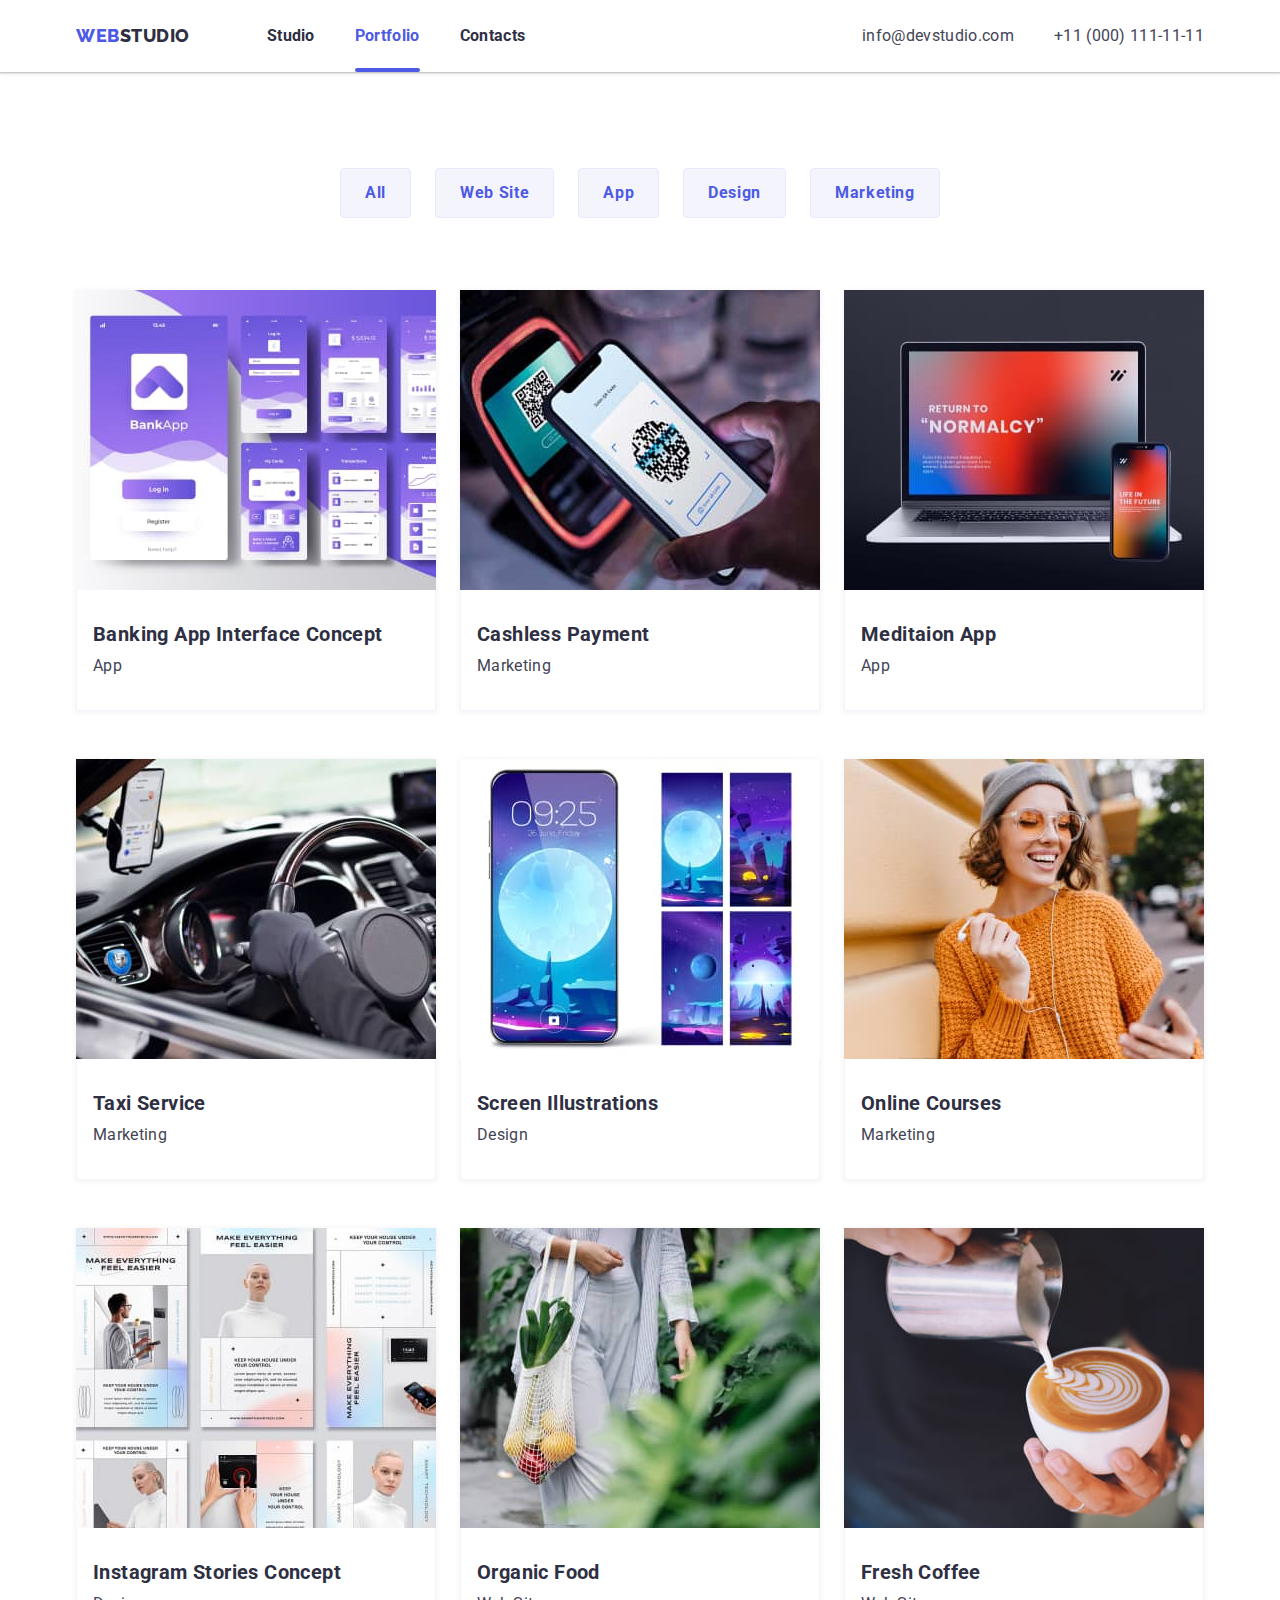
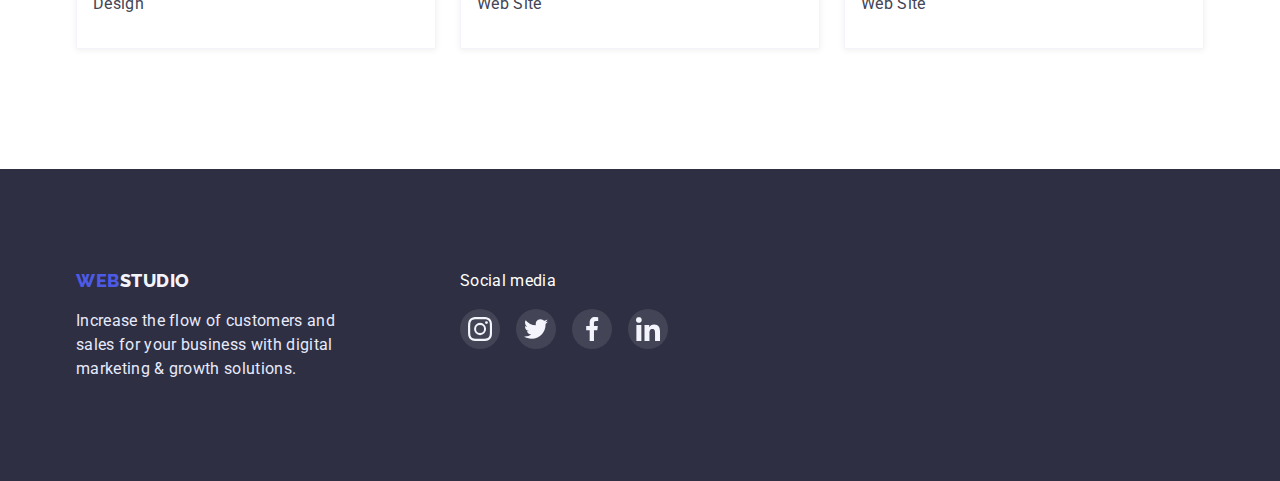
==== commit 5404f005: "portfolio img background" ====
--- a/portfolio.html
+++ b/portfolio.html
@@ -84,13 +84,21 @@
 						<h2 class="visually-hidden">list of services</h2>
 						<ul class="portfolio-list list">
 							<li class="item">
-								<a class="link" href="#"
-									><img
-										src="./images/portfolio/banking_app.jpg"
-										alt="screenshots of the banking application"
-										width="360"
-										height="300"
-									/>
+								<a class="link" href="#">
+									<div class="portfolio-list-img">
+										<img
+											src="./images/portfolio/banking_app.jpg"
+											alt="screenshots of the banking application"
+											width="360"
+											height="300"
+										/>
+										<div class="portfolio-list-info">
+											<p class="text">
+												14 Stylish and User-Friendly App Design Concepts · Task Manager App · Calorie Tracker App ·
+												Exotic Fruit Ecommerce App · Cloud Storage App
+											</p>
+										</div>
+									</div>
 									<div class="list-content">
 										<h3 class="portfolio-title title">Banking App Interface Concept</h3>
 										<p class="text">App</p>
@@ -99,13 +107,21 @@
 							</li>
 
 							<li class="item">
-								<a class="link" href="#"
-									><img
-										src="./images/portfolio/cashless_payment.jpg"
-										alt="cell phone by the terminal pay"
-										width="360"
-										height="300"
-									/>
+								<a class="link" href="#">
+									<div class="portfolio-list-img">
+										<img
+											src="./images/portfolio/cashless_payment.jpg"
+											alt="cell phone by the terminal pay"
+											width="360"
+											height="300"
+										/>
+										<div class="portfolio-list-info">
+											<p class="text">
+												14 Stylish and User-Friendly App Design Concepts · Task Manager App · Calorie Tracker App ·
+												Exotic Fruit Ecommerce App · Cloud Storage App
+											</p>
+										</div>
+									</div>
 									<div class="list-content">
 										<h3 class="portfolio-title title">Cashless Payment</h3>
 										<p class="text">Marketing</p>
@@ -115,7 +131,15 @@
 
 							<li class="item">
 								<a class="link" href="#">
-									<img src="./images/portfolio/meditaion_app.jpg" alt="laptop and phone" width="360" height="300" />
+									<div class="portfolio-list-img">
+										<img src="./images/portfolio/meditaion_app.jpg" alt="laptop and phone" width="360" height="300" />
+										<div class="portfolio-list-info">
+											<p class="text">
+												14 Stylish and User-Friendly App Design Concepts · Task Manager App · Calorie Tracker App ·
+												Exotic Fruit Ecommerce App · Cloud Storage App
+											</p>
+										</div>
+									</div>
 									<div class="list-content">
 										<h3 class="portfolio-title title">Meditaion App</h3>
 										<p class="text">App</p>
@@ -124,8 +148,16 @@
 							</li>
 
 							<li class="item">
-								<a class="link" href="#"
-									><img src="./images/portfolio/taxi_service.jpg" alt="car interior" width="360" height="300" />
+								<a class="link" href="#">
+									<div class="portfolio-list-img">
+										<img src="./images/portfolio/taxi_service.jpg" alt="car interior" width="360" height="300" />
+										<div class="portfolio-list-info">
+											<p class="text">
+												14 Stylish and User-Friendly App Design Concepts · Task Manager App · Calorie Tracker App ·
+												Exotic Fruit Ecommerce App · Cloud Storage App
+											</p>
+										</div>
+									</div>
 									<div class="list-content">
 										<h3 class="portfolio-title title">Taxi Service</h3>
 										<p class="text">Marketing</p>
@@ -134,8 +166,21 @@
 							</li>
 
 							<li class="item">
-								<a class="link" href="#"
-									><img src="./images/portfolio/screen_illustrations.jpg" alt="phone screen" width="360" height="300" />
+								<a class="link" href="#">
+									<div class="portfolio-list-img">
+										<img
+											src="./images/portfolio/screen_illustrations.jpg"
+											alt="phone screen"
+											width="360"
+											height="300"
+										/>
+										<div class="portfolio-list-info">
+											<p class="portfolio-list-info text">
+												14 Stylish and User-Friendly App Design Concepts · Task Manager App · Calorie Tracker App ·
+												Exotic Fruit Ecommerce App · Cloud Storage App
+											</p>
+										</div>
+									</div>
 									<div class="list-content">
 										<h3 class="portfolio-title title">Screen Illustrations</h3>
 										<p class="text">Design</p>
@@ -145,12 +190,20 @@
 
 							<li class="item">
 								<a class="link" href="#"
-									><img
-										src="./images/portfolio/online_courses.jpg"
-										alt="girl with headphones"
-										width="360"
-										height="300"
-									/>
+									><div class="portfolio-list-img">
+										<img
+											src="./images/portfolio/online_courses.jpg"
+											alt="girl with headphones"
+											width="360"
+											height="300"
+										/>
+										<div class="portfolio-list-info">
+											<p class="text">
+												14 Stylish and User-Friendly App Design Concepts · Task Manager App · Calorie Tracker App ·
+												Exotic Fruit Ecommerce App · Cloud Storage App
+											</p>
+										</div>
+									</div>
 									<div class="list-content">
 										<h3 class="portfolio-title title">Online Courses</h3>
 										<p class="text">Marketing</p>
@@ -159,13 +212,21 @@
 							</li>
 
 							<li class="item">
-								<a class="link" href="#"
-									><img
-										src="./images/portfolio/instagram_stories.jpg"
-										alt="stories_instagram"
-										width="360"
-										height="300"
-									/>
+								<a class="link" href="#">
+									<div class="portfolio-list-img">
+										<img
+											src="./images/portfolio/instagram_stories.jpg"
+											alt="stories_instagram"
+											width="360"
+											height="300"
+										/>
+										<div class="portfolio-list-info">
+											<p class="text">
+												14 Stylish and User-Friendly App Design Concepts · Task Manager App · Calorie Tracker App ·
+												Exotic Fruit Ecommerce App · Cloud Storage App
+											</p>
+										</div>
+									</div>
 									<div class="list-content">
 										<h3 class="portfolio-title title">Instagram Stories Concept</h3>
 										<p class="text">Design</p>
@@ -174,13 +235,21 @@
 							</li>
 
 							<li class="item">
-								<a class="link" href="#"
-									><img
-										src="./images/portfolio/organik_food.jpg"
-										alt="vegetables in the bag"
-										width="360"
-										height="300"
-									/>
+								<a class="link" href="#">
+									<div class="portfolio-list-img">
+										<img
+											src="./images/portfolio/organik_food.jpg"
+											alt="vegetables in the bag"
+											width="360"
+											height="300"
+										/>
+										<div class="portfolio-list-info">
+											<p class="text">
+												14 Stylish and User-Friendly App Design Concepts · Task Manager App · Calorie Tracker App ·
+												Exotic Fruit Ecommerce App · Cloud Storage App
+											</p>
+										</div>
+									</div>
 									<div class="list-content">
 										<h3 class="portfolio-title title">Organic Food</h3>
 										<p class="text">Web Site</p>
@@ -189,8 +258,16 @@
 							</li>
 
 							<li class="item">
-								<a class="link" href="#"
-									><img src="./images/portfolio/coffee.jpg" alt="cup of coffee" width="360" height="300" />
+								<a class="link" href="#">
+									<div class="portfolio-list-img">
+										<img src="./images/portfolio/coffee.jpg" alt="cup of coffee" width="360" height="300" />
+										<div class="portfolio-list-info">
+											<p class="text">
+												14 Stylish and User-Friendly App Design Concepts · Task Manager App · Calorie Tracker App ·
+												Exotic Fruit Ecommerce App · Cloud Storage App
+											</p>
+										</div>
+									</div>
 									<div class="list-content">
 										<h3 class="portfolio-title title">Fresh Coffee</h3>
 										<p class="text">Web Site</p>
--- a/css/style.css
+++ b/css/style.css
@@ -73,9 +73,8 @@
 
 .conteiner {
 	width: 1158px;
-	padding: 0 15px 0 15px;
+	padding: 0 15px;
 	margin: 0 auto;
-	padding: 0 15px;
 }
 
 .visually-hidden {
@@ -116,7 +115,6 @@
 .site-nav {
 	display: flex;
 	margin-right: auto;
-	padding: 24px 0;
 }
 
 .site-nav .nav-list:not(:last-child) {
@@ -124,19 +122,22 @@
 }
 
 .nav-link {
+	display: block;
+	position: relative;
 	color: var(--Headings-color);
 	font-weight: 700;
 	padding: 24px 0;
 	line-height: 1.5;
 	letter-spacing: 0.02em;
-}
-
-.nav-link:hover,
-.nav-link:focus {
+
+	transition-property: background-color;
 	transition-duration: 250ms;
 	transition-timing-function:
 		cubic-bezier(0.4, 0, 0.2, 1);
-
+}
+
+.nav-link:hover,
+.nav-link:focus {
 	color: var(--Body-text-color);
 }
 
@@ -146,6 +147,19 @@
 
 .current {
 	color: var(--Focused-link-color);
+}
+
+.current::after {
+	position: absolute;
+	display: block;
+	content: "";
+
+	width: 100%;
+	height: 4px;
+	bottom: 0;
+
+	background-color: var(--Focused-link-color);
+	border-radius: 2px;
 }
 
 /* ===== contacts=====  */
@@ -167,15 +181,16 @@
 .contacts-link {
 	color: var(--Body-text-color);
 	padding: 24px 0;
+
+	transition-property: background-color;
+	transition-duration: 250ms;
+	transition-timing-function:
+		cubic-bezier(0.4, 0, 0.2, 1);
 }
 
 .contacts-link:hover,
 .contacts-link:focus,
 .contacts-link:active {
-	transition-duration: 250ms;
-	transition-timing-function:
-		cubic-bezier(0.4, 0, 0.2, 1);
-
 	color: var(--Focused-link-color);
 }
 
@@ -229,14 +244,15 @@
 	color: var(--bg-white-color);
 	font-family: inherit;
 	box-shadow: 0px 4px 4px rgba(0, 0, 0, 0.15);
-}
-
-.button-order:hover,
-.button-order:focus {
+
+	transition-property: background-color;
 	transition-duration: 250ms;
 	transition-timing-function:
 		cubic-bezier(0.4, 0, 0.2, 1);
-
+}
+
+.button-order:hover,
+.button-order:focus {
 	background-color: var(--Focused-link-color);
 	box-shadow: 0px 1px 6px rgba(46, 47, 66, 0.08), 0px 1px 1px rgba(46, 47, 66, 0.16), 0px 2px 1px rgba(46, 47, 66, 0.08);
 }
@@ -261,6 +277,11 @@
 	top: 0;
 	left: 0;
 	background-color: rgba(46, 47, 66, 0.4);
+
+	transition-property: background-color;
+	transition-duration: 250ms;
+	transition-timing-function:
+		cubic-bezier(0.4, 0, 0.2, 1);
 }
 
 .modal {
@@ -279,6 +300,7 @@
 	box-shadow: 0px 1px 1px 0px rgba(0, 0, 0, 0.14),
 		0px 1px 3px 0px rgba(0, 0, 0, 0.12),
 		0px 1px 2px 0px rgba(0, 0, 0, 0.2);
+
 }
 
 .close-modal {
@@ -297,8 +319,6 @@
 	background-color: var(--Subtle-backgrounds-color);
 }
 
-
-
 /* ===== section-feature ===== */
 
 .feature-list {
@@ -430,14 +450,12 @@
 
 	border-radius: 50%;
 	background-color: var(--Focused-link-color);
+
+
 }
 
 .social-list-item .link:hover,
 .social-list-item .link:focus {
-	transition-duration: 250ms;
-	transition-timing-function:
-		cubic-bezier(0.4, 0, 0.2, 1);
-
 	background: var(--Success-messages-color);
 }
 
@@ -477,14 +495,15 @@
 	border-radius: 4px;
 	color: var(--Helper-text-color);
 	border: 1px solid var(--Helper-text-color);
-}
-
-.customers-item :hover,
-.customers-item :focus {
+
+	transition-property: background-color;
 	transition-duration: 250ms;
 	transition-timing-function:
 		cubic-bezier(0.4, 0, 0.2, 1);
-
+}
+
+.customers-item :hover,
+.customers-item :focus {
 	color: var(--Focused-link-color);
 	border-color: var(--Focused-link-color);
 }
@@ -495,6 +514,8 @@
 
 .customers-logo {
 	fill: currentColor;
+	pointer-events: none;
+
 }
 
 /* ================ footer ============= */
@@ -509,7 +530,7 @@
 }
 
 .footer-summary {
-	
+
 	width: 264px;
 	margin-right: 120px;
 }
@@ -554,14 +575,15 @@
 
 	border-radius: 50%;
 	background: rgba(255, 255, 255, 0.1);
-}
-
-.footer-social-item .link:hover,
-.footer-social-item .link:focus {
+
+	transition-property: background-color;
 	transition-duration: 250ms;
 	transition-timing-function:
 		cubic-bezier(0.4, 0, 0.2, 1);
-
+}
+
+.footer-social-item .link:hover,
+.footer-social-item .link:focus {
 	background: var(--Success-messages-color);
 }
 
@@ -598,14 +620,15 @@
 	color: var(--Focused-link-color);
 	background-color: var(--backgrounds-Light-color);
 	border: 1px solid var(--Subtle-backgrounds-color);
-}
-
-.butoon-filter:hover,
-.butoon-filter:focus {
+
+	transition-property: background-color;
 	transition-duration: 250ms;
 	transition-timing-function:
 		cubic-bezier(0.4, 0, 0.2, 1);
-
+}
+
+.butoon-filter:hover,
+.butoon-filter:focus {
 	background-color: var(--Focused-link-color);
 	color: var(--bg-white-color);
 	box-shadow: 0px 3px 1px rgba(0, 0, 0, 0.1), 0px 2px 1px rgba(0, 0, 0, 0.08), 0px 2px 2px rgba(0, 0, 0, 0.12);
@@ -623,11 +646,52 @@
 	display: flex;
 	flex-wrap: wrap;
 	flex-basis: calc((100% - 48px) / 3);
+
+
 }
 
 .portfolio-list .item {
 	box-shadow: 0px 1px 6px rgba(46, 47, 66, 0.08);
-}
+
+}
+
+.portfolio-list-img {
+	display: block;
+	position: relative;
+	overflow: hidden;
+}
+
+.portfolio-list-info .text {
+	color: var(--backgrounds-Light-color);
+}
+
+.portfolio-list-info {
+	position: absolute;
+	display: block;
+	padding: 40px 32px;
+
+	left: 0;
+	top: 0;
+	width: 100%;
+	height: 100%;
+
+	transform: translateY(100%);
+	background-color: var(--Focused-link-color);
+
+	transition-property: var(--Focused-link-color);
+	transition-duration: 250ms;
+	transition-timing-function:
+		cubic-bezier(0.4, 0, 0.2, 1);
+
+}
+
+.portfolio-list .item:hover .portfolio-list-info {
+
+	transform: translateY(0);
+	opacity: 1;
+}
+
+
 
 .portfolio-list>.item:not(:nth-last-child(-n + 3)) {
 	margin-bottom: calc(2 * var(--card-set-gap));
@@ -651,9 +715,5 @@
 
 .portfolio-list .item:hover,
 .portfolio-list .item:focus {
-	transition-duration: 250ms;
-	transition-timing-function:
-		cubic-bezier(0.4, 0, 0.2, 1);
-
 	box-shadow: 0px 1px 6px rgba(46, 47, 66, 0.08), 0px 1px 1px rgba(46, 47, 66, 0.16), 0px 2px 1px rgba(46, 47, 66, 0.08);
 }